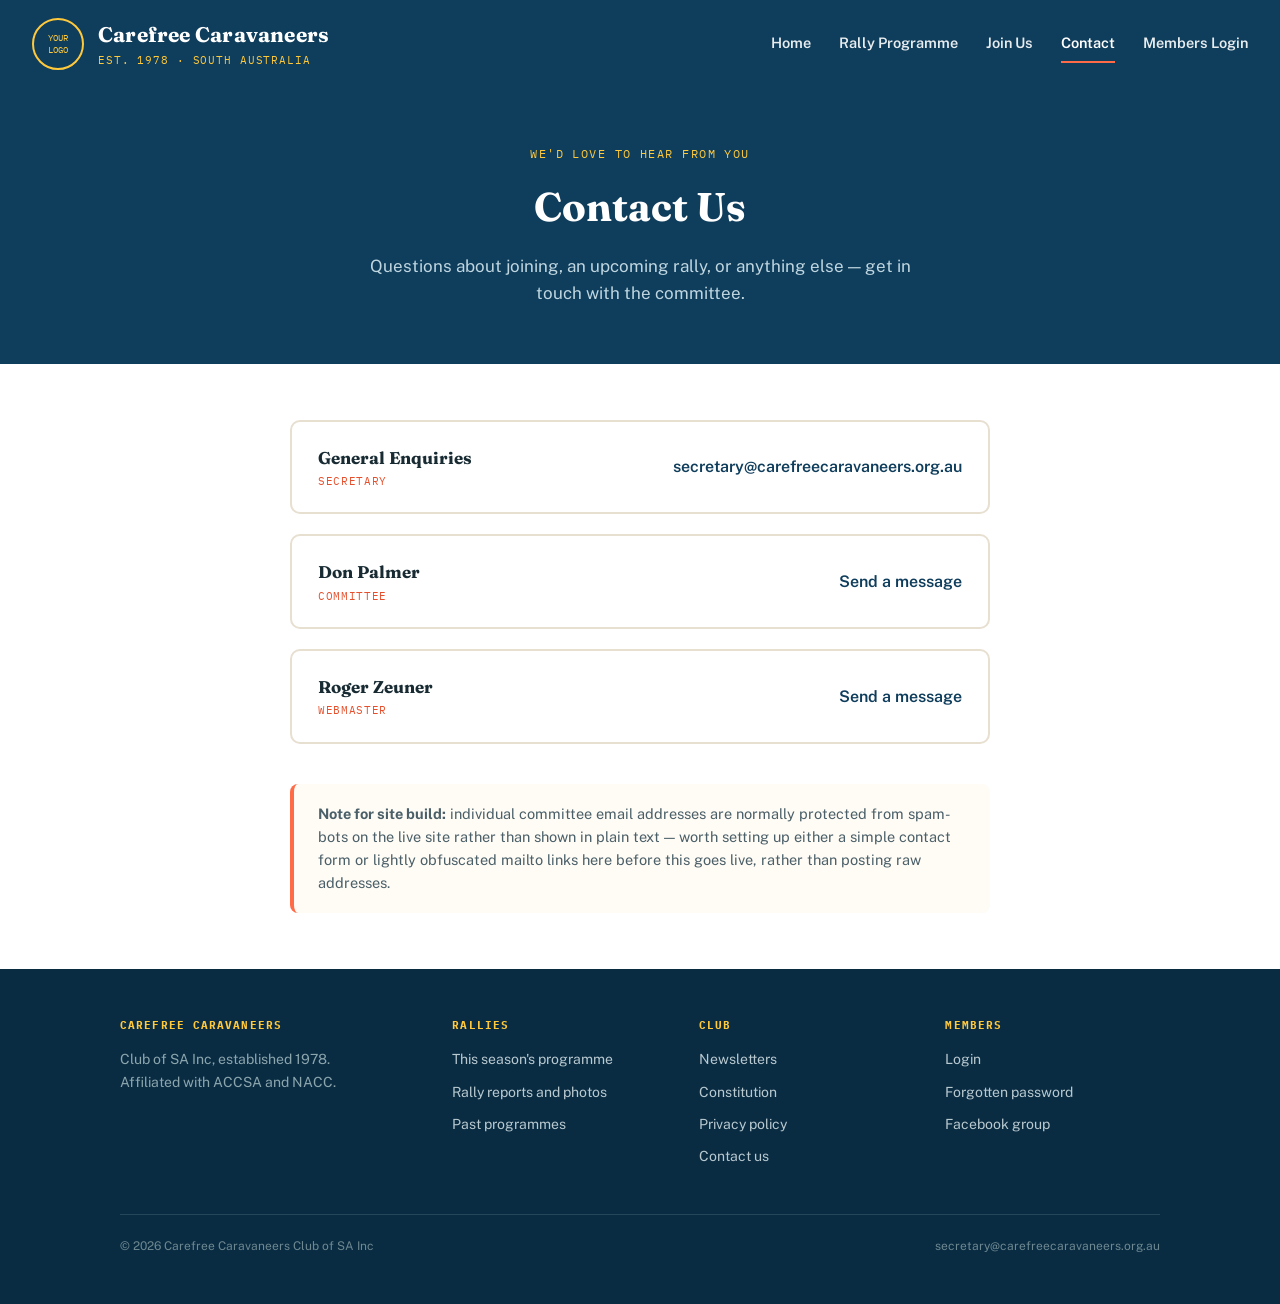
==== contact.html @ a1bd467c "Add files via upload" ====
<!DOCTYPE html>
<html lang="en">
<head>
<meta charset="UTF-8">
<meta name="viewport" content="width=device-width, initial-scale=1.0">
<title>Contact Us — Carefree Caravaneers Club of SA Inc</title>
<link rel="stylesheet" href="styles.css">
<style>
  .contact-wrap { max-width: 700px; margin: 0 auto; display: grid; gap: 20px; }
  .contact-card {
    background: var(--cream); border: 2px solid var(--border-soft); border-radius: 10px;
    padding: 22px 26px; display: flex; justify-content: space-between; align-items: center; flex-wrap: wrap; gap: 10px;
  }
  .contact-card h3 { font-size: 17px; margin-bottom: 2px; }
  .contact-card .role { font-family: 'IBM Plex Mono', monospace; font-size: 11px; letter-spacing: 0.06em; text-transform: uppercase; color: var(--coral-deep); }
  .contact-card a.email { color: var(--navy); font-weight: 600; text-decoration: none; }
  .form-note {
    max-width: 700px; margin: 40px auto 0; background: var(--bg-bright); border-left: 4px solid var(--coral);
    padding: 18px 24px; border-radius: 8px; font-size: 14.5px; color: var(--ink-soft);
  }
</style>
</head>
<body>

<header>
  <div class="logo-mark">
    <div class="badge-placeholder">YOUR<br>LOGO</div>
    <div>
      <div class="club-name">Carefree Caravaneers</div>
      <div class="est">EST. 1978 · SOUTH AUSTRALIA</div>
    </div>
  </div>
  <nav>
    <a href="index.html">Home</a>
    <a href="rallies.html">Rally Programme</a>
    <a href="join.html">Join Us</a>
    <a href="contact.html" class="active">Contact</a>
    <a href="#">Members Login</a>
  </nav>
</header>

<div class="page-hero">
  <span class="label">We'd love to hear from you</span>
  <h1>Contact Us</h1>
  <p>Questions about joining, an upcoming rally, or anything else — get in touch with the committee.</p>
</div>

<section class="section-light">
  <div class="contact-wrap">
    <div class="contact-card">
      <div>
        <h3>General Enquiries</h3>
        <div class="role">Secretary</div>
      </div>
      <a class="email" href="mailto:secretary@carefreecaravaneers.org.au">secretary@carefreecaravaneers.org.au</a>
    </div>
    <div class="contact-card">
      <div>
        <h3>Don Palmer</h3>
        <div class="role">Committee</div>
      </div>
      <a class="email" href="contact-form.html">Send a message</a>
    </div>
    <div class="contact-card">
      <div>
        <h3>Roger Zeuner</h3>
        <div class="role">Webmaster</div>
      </div>
      <a class="email" href="contact-form.html">Send a message</a>
    </div>
  </div>

  <div class="form-note">
    <strong>Note for site build:</strong> individual committee email addresses are normally protected from spam-bots on the live site rather than shown in plain text — worth setting up either a simple contact form or lightly obfuscated mailto links here before this goes live, rather than posting raw addresses.
  </div>
</section>

<footer>
  <div class="footer-grid">
    <div class="footer-col">
      <h4>Carefree Caravaneers</h4>
      <p>Club of SA Inc, established 1978. Affiliated with ACCSA and NACC.</p>
    </div>
    <div class="footer-col">
      <h4>Rallies</h4>
      <a href="rallies.html">This season's programme</a>
      <a href="#">Rally reports and photos</a>
      <a href="#">Past programmes</a>
    </div>
    <div class="footer-col">
      <h4>Club</h4>
      <a href="#">Newsletters</a>
      <a href="#">Constitution</a>
      <a href="#">Privacy policy</a>
      <a href="contact.html">Contact us</a>
    </div>
    <div class="footer-col">
      <h4>Members</h4>
      <a href="#">Login</a>
      <a href="#">Forgotten password</a>
      <a href="#">Facebook group</a>
    </div>
  </div>
  <div class="footer-bottom">
    <span>© 2026 Carefree Caravaneers Club of SA Inc</span>
    <span>secretary@carefreecaravaneers.org.au</span>
  </div>
</footer>

</body>
</html>
---- styles.css ----
/* ============================================================
   Carefree Caravaneers Club of SA Inc - Site Stylesheet
   Design direction: "Touring Badge" - vintage enamel travel-badge
   aesthetic, brightened up for visual impact and to appeal to
   newer/younger members, while staying legible for an older
   membership (larger type, strong contrast).
   ============================================================ */

@import url('https://fonts.googleapis.com/css2?family=Fraunces:opsz,wght@9..144,400;9..144,600;9..144,700;9..144,900&family=Public+Sans:wght@400;500;600;700&family=IBM+Plex+Mono:wght@500&display=swap');

:root {
  /* Brightened palette - v2 */
  --navy: #0F3D5C;         /* anchor colour - header, footer, dark sections */
  --navy-deep: #0A2C42;
  --coral: #FF6B47;        /* primary accent / CTA - was muted rust, now vivid */
  --coral-deep: #E64F2B;
  --gold: #FFC93C;         /* secondary accent / highlights - was muted gold */
  --green: #2FA84F;        /* tertiary accent - was muted eucalyptus, now vivid */
  --green-deep: #1F7D3B;
  --bg-bright: #FFFBF5;    /* was parchment F3ECDC - now brighter warm white */
  --cream: #FFFFFF;
  --ink: #182B33;
  --ink-soft: #4A5F68;
  --border-soft: #E7DFD0;
}

* { box-sizing: border-box; margin: 0; padding: 0; }

body {
  font-family: 'Public Sans', sans-serif;
  background: var(--bg-bright);
  color: var(--ink);
  line-height: 1.6;
  font-size: 16px;
}

.label {
  font-family: 'IBM Plex Mono', monospace;
  font-size: 12px;
  letter-spacing: 0.12em;
  text-transform: uppercase;
}

h1, h2, h3 { font-family: 'Fraunces', serif; }

a { color: inherit; }

.container { max-width: 1100px; margin: 0 auto; padding: 0 24px; }

/* ===== HEADER / NAV ===== */
header {
  background: var(--navy);
  padding: 18px 32px;
  display: flex;
  align-items: center;
  justify-content: space-between;
  flex-wrap: wrap;
  gap: 16px;
}
.logo-mark { display: flex; align-items: center; gap: 14px; }
.badge-placeholder {
  width: 52px; height: 52px; border-radius: 50%;
  border: 2.5px solid var(--gold);
  display: flex; align-items: center; justify-content: center;
  font-family: 'IBM Plex Mono', monospace; font-size: 9px;
  color: var(--gold); text-align: center; line-height: 1.3; flex-shrink: 0;
}
.logo-mark .club-name {
  font-family: 'Fraunces', serif; font-weight: 700; font-size: 21px;
  color: var(--cream); letter-spacing: 0.01em;
}
.logo-mark .est { font-family: 'IBM Plex Mono', monospace; font-size: 11px; color: var(--gold); letter-spacing: 0.08em; }

nav { display: flex; gap: 28px; flex-wrap: wrap; }
nav a { color: var(--cream); text-decoration: none; font-size: 14.5px; font-weight: 600; opacity: 0.9; padding: 6px 0; border-bottom: 2px solid transparent; }
nav a:hover, nav a.active { opacity: 1; border-bottom-color: var(--coral); }

/* ===== BUTTONS ===== */
.btn-primary {
  background: var(--coral); color: white; border: none;
  padding: 14px 30px; border-radius: 6px; font-weight: 700; font-size: 15px;
  text-decoration: none; display: inline-block; box-shadow: 0 4px 14px rgba(255,107,71,0.35);
}
.btn-primary:hover { background: var(--coral-deep); }
.btn-secondary {
  border: 2px solid var(--gold); color: var(--cream);
  padding: 12px 28px; border-radius: 6px; font-weight: 700; font-size: 15px;
  text-decoration: none; display: inline-block; background: transparent;
}
.btn-secondary.on-light { border-color: var(--navy); color: var(--navy); }

/* ===== PAGE HERO (sub-pages) ===== */
.page-hero {
  background: var(--navy);
  padding: 56px 32px;
  text-align: center;
}
.page-hero .label { color: var(--gold); justify-content: center; display: flex; margin-bottom: 12px; }
.page-hero h1 { color: var(--cream); font-size: 40px; font-weight: 700; }
.page-hero p { color: #BFD6E0; max-width: 560px; margin: 14px auto 0; font-size: 17px; }

/* ===== SECTIONS ===== */
section { padding: 56px 32px; }
.section-light { background: var(--cream); }
.section-bright { background: var(--bg-bright); }

.section-heading { text-align: center; max-width: 620px; margin: 0 auto 44px; }
.section-heading .label { color: var(--coral-deep); justify-content: center; display: flex; }
.section-heading h2 { font-size: 32px; font-weight: 700; margin-top: 10px; color: var(--ink); }

/* ===== CARDS ===== */
.card-grid { display: grid; grid-template-columns: repeat(auto-fit, minmax(220px, 1fr)); gap: 20px; max-width: 1040px; margin: 0 auto; }
.card {
  background: var(--cream); border: 2px solid var(--border-soft); border-radius: 10px;
  padding: 22px; transition: transform 0.15s, border-color 0.15s;
}
.card:hover { border-color: var(--gold); transform: translateY(-2px); }
.card .badge-num {
  width: 44px; height: 44px; border-radius: 50%; background: var(--navy); color: var(--gold);
  display: flex; align-items: center; justify-content: center; font-family: 'Fraunces', serif; font-weight: 700;
  margin-bottom: 12px;
}
.card h3 { font-size: 18px; margin-bottom: 6px; }
.card .meta { font-family: 'IBM Plex Mono', monospace; font-size: 12px; color: var(--ink-soft); }

/* ===== TABLE (rally programme) ===== */
table.programme { width: 100%; border-collapse: collapse; max-width: 1040px; margin: 0 auto; background: var(--cream); }
table.programme th {
  background: var(--navy); color: var(--cream); text-align: left; padding: 12px 14px;
  font-family: 'IBM Plex Mono', monospace; font-size: 12px; letter-spacing: 0.06em; text-transform: uppercase;
}
table.programme td { padding: 12px 14px; border-bottom: 1px solid var(--border-soft); font-size: 15px; }
table.programme tr:nth-child(even) td { background: #FFF6EA; }
table.programme tr.next-up td { background: #FFEDE6; border-left: 4px solid var(--coral); font-weight: 700; }

/* ===== FOOTER ===== */
footer { background: var(--navy-deep); padding: 48px 32px; color: #B8C9D0; }
.footer-grid { max-width: 1040px; margin: 0 auto; display: grid; grid-template-columns: 1.4fr 1fr 1fr 1fr; gap: 32px; }
.footer-col h4 { font-family: 'IBM Plex Mono', monospace; font-size: 11px; letter-spacing: 0.1em; text-transform: uppercase; color: var(--gold); margin-bottom: 14px; }
.footer-col a { display: block; color: #B8C9D0; text-decoration: none; font-size: 14px; margin-bottom: 10px; }
.footer-col p { font-size: 14px; color: #8CA6AE; max-width: 260px; }
.footer-bottom { max-width: 1040px; margin: 36px auto 0; padding-top: 22px; border-top: 1px solid #24485A; font-size: 12px; color: #6E8891; display: flex; justify-content: space-between; flex-wrap: wrap; gap: 8px; }

@media (max-width: 800px) {
  nav { display: none; }
  .page-hero h1 { font-size: 30px; }
  .footer-grid { grid-template-columns: 1fr 1fr; }
}
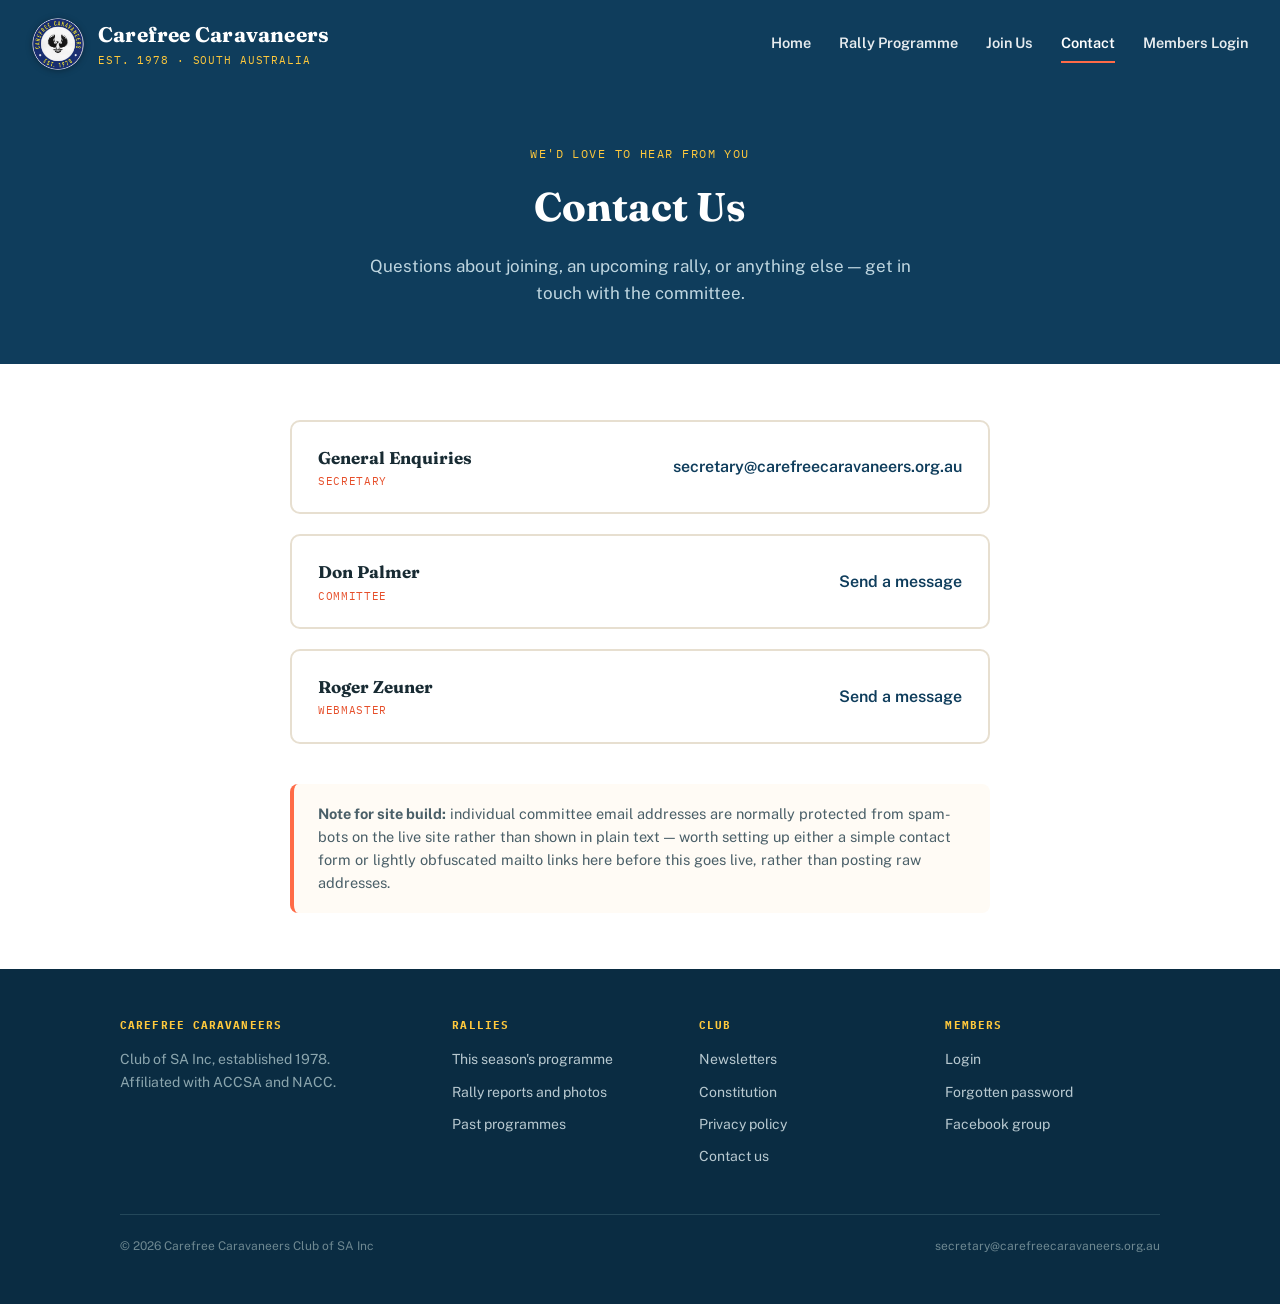
==== commit 4468220f: "Add files via upload" ====
--- a/contact.html
+++ b/contact.html
@@ -4,6 +4,7 @@
 <meta charset="UTF-8">
 <meta name="viewport" content="width=device-width, initial-scale=1.0">
 <title>Contact Us — Carefree Caravaneers Club of SA Inc</title>
+<link rel="icon" type="image/png" href="images/favicon.png">
 <link rel="stylesheet" href="styles.css">
 <style>
   .contact-wrap { max-width: 700px; margin: 0 auto; display: grid; gap: 20px; }
@@ -24,7 +25,7 @@
 
 <header>
   <div class="logo-mark">
-    <div class="badge-placeholder">YOUR<br>LOGO</div>
+    <img src="images/club-logo.png" alt="Carefree Caravaneers Club logo" class="site-logo">
     <div>
       <div class="club-name">Carefree Caravaneers</div>
       <div class="est">EST. 1978 · SOUTH AUSTRALIA</div>
--- a/styles.css
+++ b/styles.css
@@ -58,12 +58,9 @@
   gap: 16px;
 }
 .logo-mark { display: flex; align-items: center; gap: 14px; }
-.badge-placeholder {
-  width: 52px; height: 52px; border-radius: 50%;
-  border: 2.5px solid var(--gold);
-  display: flex; align-items: center; justify-content: center;
-  font-family: 'IBM Plex Mono', monospace; font-size: 9px;
-  color: var(--gold); text-align: center; line-height: 1.3; flex-shrink: 0;
+.site-logo {
+  width: 52px; height: 52px; border-radius: 50%; flex-shrink: 0;
+  filter: drop-shadow(0 1px 3px rgba(0,0,0,0.3));
 }
 .logo-mark .club-name {
   font-family: 'Fraunces', serif; font-weight: 700; font-size: 21px;
